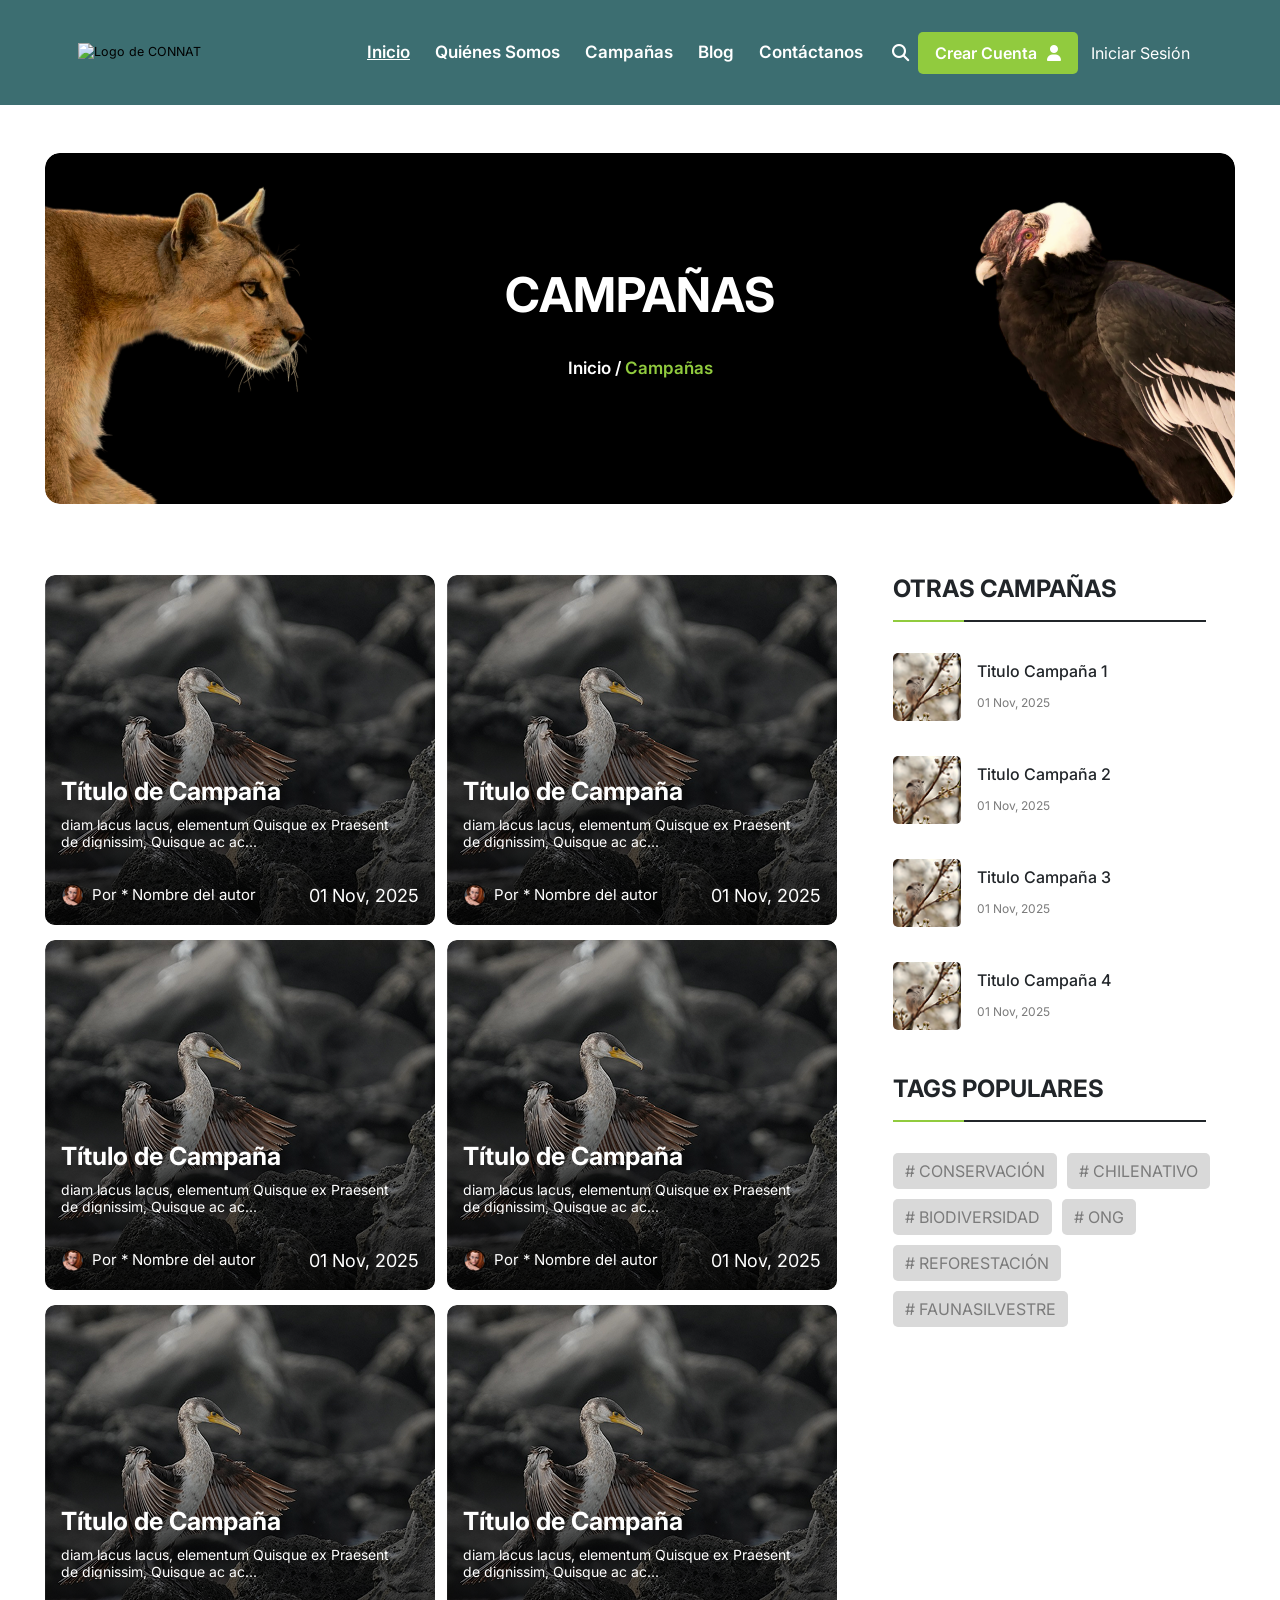
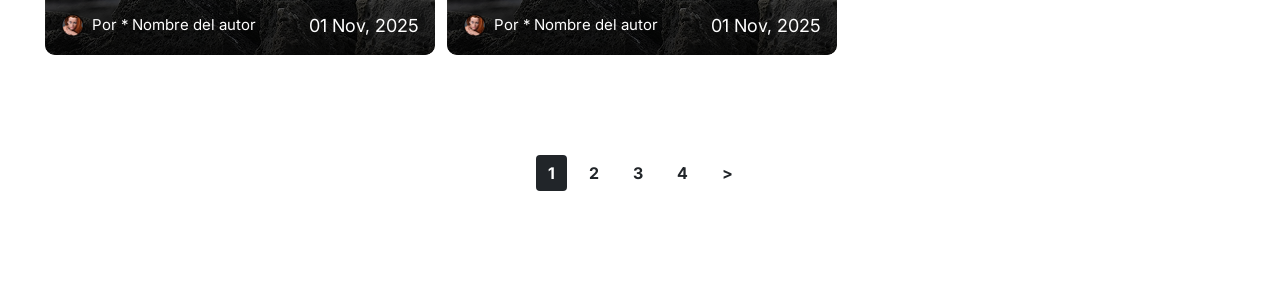
==== pages/campaigns.html @ d0085e8a "feat(frontend): create structure and content of campaigns page" ====
<!DOCTYPE html>
<html lang="es">
<head>
    <meta charset="UTF-8">
    <meta name="viewport" content="width=device-width, initial-scale=1.0">
    <meta name="description" content="Conexión Natural: Protegiendo animales terrestres en peligro de extinción en el territorio Chileno.">
    <meta name="author" content="Equipo The Players">
    
    <link rel="shortcut icon" href="/assets/icons/favicon.svg" type="image/x-icon">
    <title>CONNAT - Campañas</title>

    <!-- FontAwesome -->
    <link rel="stylesheet" href="https://cdnjs.cloudflare.com/ajax/libs/font-awesome/6.5.0/css/all.min.css">
    
    <!-- Bootstrap 5.3 -->
    <link href="https://cdn.jsdelivr.net/npm/bootstrap@5.3.6/dist/css/bootstrap.min.css" rel="stylesheet" integrity="sha384-4Q6Gf2aSP4eDXB8Miphtr37CMZZQ5oXLH2yaXMJ2w8e2ZtHTl7GptT4jmndRuHDT" crossorigin="anonymous">
    <script src="https://cdn.jsdelivr.net/npm/bootstrap@5.3.6/dist/js/bootstrap.bundle.min.js" integrity="sha384-j1CDi7MgGQ12Z7Qab0qlWQ/Qqz24Gc6BM0thvEMVjHnfYGF0rmFCozFSxQBxwHKO" crossorigin="anonymous" defer></script>
    
    <!-- Typography -->
    <link rel="preconnect" href="https://fonts.googleapis.com">
    <link rel="preconnect" href="https://fonts.gstatic.com" crossorigin>
    <link href="https://fonts.googleapis.com/css2?family=Inter:ital,opsz,wght@0,14..32,100..900;1,14..32,100..900&display=swap" rel="stylesheet">
    
    <link rel="stylesheet" href="../assets/css/styles.css">
    <script src="../assets/js/main.js" defer></script>
</head>
<body>
    <main>
        <section class="banner-campaigns mx-auto">
            <div class="banner-overlay">
                <h1 class="banner-title">CAMPAÑAS</h1>
                <p class="banner-subtitle">Inicio / <span>Campañas</span></p>
            </div>
        </section>

        <section class="campaigns-grid mx-auto mt-71">
            <div class="row campaigns-row">
                <div class="col-lg-8">
                    <div class="row gx-4 gy-4">

                        <div class="col-md-6">
                            <div class="campaign-card">
                                <img class="img-fluid" src="../assets/img/campaign-cover.png" alt="">
                                <div class="campaign-content">
                                    <h3 class="campaign-title">Título de Campaña</h3>
                                    <p class="campaign-description">diam lacus lacus, elementum Quisque ex Praesent de dignissim, Quisque ac ac...</p>
                                    <div class="campaign-meta">
                                        <div class="author-info d-flex-align-item-center">
                                            <img src="../assets/img/author-photo.png" alt="">
                                            <span class="author-name">Por * Nombre del autor</span>
                                        </div>
                                        <span class="campaign-date">01 Nov, 2025</span>
                                    </div>
                                </div>
                            </div>
                        </div>

                        <div class="col-md-6">
                            <div class="campaign-card">
                                <img class="img-fluid" src="../assets/img/campaign-cover.png" alt="">
                                <div class="campaign-content">
                                    <h3 class="campaign-title">Título de Campaña</h3>
                                    <p class="campaign-description">diam lacus lacus, elementum Quisque ex Praesent de dignissim, Quisque ac ac...</p>
                                    <div class="campaign-meta">
                                        <div class="author-info d-flex-align-item-center">
                                            <img src="../assets/img/author-photo.png" alt="">
                                            <span class="author-name">Por * Nombre del autor</span>
                                        </div>
                                        <span class="campaign-date">01 Nov, 2025</span>
                                    </div>
                                </div>
                            </div>
                        </div>

                        <div class="col-md-6">
                            <div class="campaign-card">
                                <img class="img-fluid" src="../assets/img/campaign-cover.png" alt="">
                                <div class="campaign-content">
                                    <h3 class="campaign-title">Título de Campaña</h3>
                                    <p class="campaign-description">diam lacus lacus, elementum Quisque ex Praesent de dignissim, Quisque ac ac...</p>
                                    <div class="campaign-meta">
                                        <div class="author-info d-flex-align-item-center">
                                            <img src="../assets/img/author-photo.png" alt="">
                                            <span class="author-name">Por * Nombre del autor</span>
                                        </div>
                                        <span class="campaign-date">01 Nov, 2025</span>
                                    </div>
                                </div>
                            </div>
                        </div>

                        <div class="col-md-6">
                            <div class="campaign-card">
                                <img class="img-fluid" src="../assets/img/campaign-cover.png" alt="">
                                <div class="campaign-content">
                                    <h3 class="campaign-title">Título de Campaña</h3>
                                    <p class="campaign-description">diam lacus lacus, elementum Quisque ex Praesent de dignissim, Quisque ac ac...</p>
                                    <div class="campaign-meta">
                                        <div class="author-info d-flex-align-item-center">
                                            <img src="../assets/img/author-photo.png" alt="">
                                            <span class="author-name">Por * Nombre del autor</span>
                                        </div>
                                        <span class="campaign-date">01 Nov, 2025</span>
                                    </div>
                                </div>
                            </div>
                        </div>

                        <div class="col-md-6">
                            <div class="campaign-card">
                                <img class="img-fluid" src="../assets/img/campaign-cover.png" alt="">
                                <div class="campaign-content">
                                    <h3 class="campaign-title">Título de Campaña</h3>
                                    <p class="campaign-description">diam lacus lacus, elementum Quisque ex Praesent de dignissim, Quisque ac ac...</p>
                                    <div class="campaign-meta">
                                        <div class="author-info d-flex-align-item-center">
                                            <img src="../assets/img/author-photo.png" alt="">
                                            <span class="author-name">Por * Nombre del autor</span>
                                        </div>
                                        <span class="campaign-date">01 Nov, 2025</span>
                                    </div>
                                </div>
                            </div>
                        </div>

                        <div class="col-md-6">
                            <div class="campaign-card">
                                <img class="img-fluid" src="../assets/img/campaign-cover.png" alt="">
                                <div class="campaign-content">
                                    <h3 class="campaign-title">Título de Campaña</h3>
                                    <p class="campaign-description">diam lacus lacus, elementum Quisque ex Praesent de dignissim, Quisque ac ac...</p>
                                    <div class="campaign-meta">
                                        <div class="author-info d-flex-align-item-center">
                                            <img src="../assets/img/author-photo.png" alt="">
                                            <span class="author-name">Por * Nombre del autor</span>
                                        </div>
                                        <span class="campaign-date">01 Nov, 2025</span>
                                    </div>
                                </div>
                            </div>
                        </div>
                    </div>
                </div>
                
                <div class="col-lg-4">
                    <aside class="sidebar-campaigns">
                        <h4 class="sidebar-title">Otras campañas</h4>
                        <div class="sidebar-divider"></div>
                        <ul class="sidebar-list">
                            <li class="sidebar-item">
                                <img class="sidebar-thumb" src="../assets/img/campaign-cover-other.png" alt="">
                                <div class="sidebar-info">
                                    <h5 class="sidebar-campaign-title">Titulo Campaña 1</h5>
                                    <span class="sidebar-date">01 Nov, 2025</span>
                                </div>
                            </li>
                            <li class="sidebar-item">
                                <img class="sidebar-thumb" src="../assets/img/campaign-cover-other.png" alt="">
                                <div class="sidebar-info">
                                    <h5 class="sidebar-campaign-title">Titulo Campaña 2</h5>
                                    <span class="sidebar-date">01 Nov, 2025</span>
                                </div>
                            </li>
                            <li class="sidebar-item">
                                <img class="sidebar-thumb" src="../assets/img/campaign-cover-other.png" alt="">
                                <div class="sidebar-info">
                                    <h5 class="sidebar-campaign-title">Titulo Campaña 3</h5>
                                    <span class="sidebar-date">01 Nov, 2025</span>
                                </div>
                            </li>
                            <li class="sidebar-item">
                                <img class="sidebar-thumb" src="../assets/img/campaign-cover-other.png" alt="">
                                <div class="sidebar-info">
                                    <h5 class="sidebar-campaign-title">Titulo Campaña 4</h5>
                                    <span class="sidebar-date">01 Nov, 2025</span>
                                </div>
                            </li>
                        </ul>

                        <section class="sidebar-tags mt-5">
                            <h5 class="tags-title">Tags populares</h5>
                            <div class="sidebar-divider"></div>
                            <div class="tags-container">
                                <button class="tag-btn"># Conservación</button>
                                <button class="tag-btn"># ChileNativo</button>
                                <button class="tag-btn"># Biodiversidad</button>
                                <button class="tag-btn"># ONG</button>
                                <button class="tag-btn"># Reforestación</button>
                                <button class="tag-btn"># FaunaSilvestre</button>
                            </div>
                        </section>
                    </aside>
                </div>
            </div>
        </section>
        <section class="campaigns-pagination text-center mt5">
            <nav class="pagination-container">
                <ul class="pagination-list">
                    <li><button class="pagination-btn active">1</button></li>
                    <li><button class="pagination-btn">2</button></li>
                    <li><button class="pagination-btn">3</button></li>
                    <li><button class="pagination-btn">4</button></li>
                    <li><button class="pagination-btn">></button></li>
                </ul>
            </nav>
        </section>
    </main>
</body>
</html>
---- assets/css/styles.css ----
:root {
  --color-primary: #3c6e71;
  --color-secondary: #91cb3e;
  --color-black: #212529;
  --color-white: #ffffff;
  --color-gray: #7b7b7b;
}

* {
  margin: 0;
  padding: 0;
  box-sizing: border-box;
}

html {
  font-size: 62.5%;
  scroll-behavior: smooth;
}

body {
  font-family: "Inter", sans-serif;
}

/* NavBar */

.fs-17 {
    font-size: 1.7rem;
    font-weight: 600;
}

.navbar {
    background-color: var(--color-primary);
    height: 105px;
}

.nav-link {
    color: var(--color-white);
    white-space: nowrap;
}

.nav-link:hover {
    color: var(--color-secondary);
}

.nav-link.active {
    color: var(--color-white) !important;
    text-decoration-line: underline;
}

.search-btn {
    border: none;
    color: var(--color-white);
    height: 3.5rem;
    width: 3.5rem;
    display: flex;
    align-items: center;
    justify-content: center;
    padding: 0;
    margin-left: 1.5rem;
}

.search-btn:hover {
    background-color: transparent;
    color: var(--color-secondary);
}

#search-form {
    position: relative;
    width: 50.8rem;
    transition: opacity 0.3s ease, visibility 0.3s ease;
    opacity: 1;
    visibility: visible;
}

#search-form.hidden {
    opacity: 0;
    visibility: hidden;
    position: absolute;
}

.btn-create-account {
    background-color: var(--color-secondary);
    color: var(--color-white);
    font-size: 1.6rem;
    font-weight: 600;
    padding: 0.8rem 1.6rem;
    border-radius: 0.5rem;
    margin-left: 50px;
}

.btn-login {
    background-color: transparent;
    color: var(--color-white);
    font-size: 1.6rem;
    width: 600;
    padding: 0.8rem 1.2rem;
}

/*****************/
/*   CAMPAIGNS   */
/*****************/

.banner-campaigns {
    width: 1190px;
    height: 351px;
    background-image: url(../img/top-banner.png);
    background-size: cover;
    border-radius: 15px;
    margin-top: 4.8rem;
}

.banner-overlay {
    width: 100%;
    height: 100%;
    display: flex;
    align-items: center;
    justify-content: center;
    flex-direction: column;
}

.banner-title {
    color: var(--color-white);
    font-size: 4.8rem;
    font-weight: 700;
    text-transform: uppercase;
    margin: 0;
}

.banner-subtitle {
    color: var(--color-white);
    font-size: 1.7rem;
    margin-top: 3.2rem;
    font-weight: 600;
}

.banner-subtitle span {
    color: var(--color-secondary);
}

/* Campaing Cards */

.mt-71 {
    margin-top: 71px;
}

.campaigns-grid {
    width: 1190px;
}

/* .campaigns-row {
    row-gap: 1rem;
    column-gap: 1rem;
} */

.campaign-card {
    width: 390px;
    height: 350px;
    border-radius: 10px;
    overflow: hidden;
    position: relative;
}

.campaign-card img {
    width: 100%;
    height: 100%;
    object-fit: cover;
}

.campaign-content {
    position: absolute;
    bottom: 0;
    left: 0;
    width: 100%;
    padding: 1.6rem;
    background: linear-gradient(to top, rgba(0, 0, 0, 0.8), transparent 80%);
    display: flex;
    flex-direction: column;
    justify-content: flex-end;
    height: 100%;
}

.campaign-title {
    color: var(--color-white);
    font-size: 2.5rem;
    font-weight: 700;
    margin: 0 0 1.1rem 0;
    line-height: 1.2;
}

.campaign-description {
    color: var(--color-white);
    font-size: 1.4rem;
    font-weight: 400;
    line-height: 1.2;
    max-width: 33.7rem;
    max-height: 3.2rem;
    overflow: hidden;
    text-overflow: ellipsis;
    margin: 0;
}

.campaign-meta {
    display: flex;
    justify-content: space-between;
    align-items: center;
    margin-top: 3.3rem;
}

.author-info {
    display: flex;
    align-items: center;
    gap: 0.8rem;
}

.author-info img {
    width: 2.3rem;
    height: 2.3rem;
    object-fit: cover;
}

.author-name {
    font-size: 1.5rem;
    color: var(--color-white);
    font-weight: 400;
}

.campaign-date {
    font-size: 1.8rem;
    color: var(--color-white);
    font-weight: 400;
}

/* Sidebar campaigns */

.sidebar-campaigns {
    margin-left: 4.5rem;
}

.sidebar-title,
.tags-title {
    font-size: 2.4rem;
    font-weight: 700;
    margin-bottom: 1.6rem;
    color: var(--color-black);
    text-transform: uppercase;
}

.sidebar-divider {
    width: 31.3rem;
    height: 2px;
    margin-bottom: 3.1rem;
    background: linear-gradient(
        to right,
        var(--color-secondary) 0 71px,
        var(--color-black) 71px 100%
    );
}

.sidebar-list {
    list-style: none;
    padding: 0;
    margin: 0;
    display: flex;
    flex-direction: column;
    gap: 2rem;
}

.sidebar-item {
    display: flex;
    align-items: center;
    gap: 1.6rem;
    cursor: pointer;
}

.sidebar-thumb {
    width: 6.8rem;
    height: 6.8rem;
    object-fit: cover;
    border-radius: 5px;
}

.sidebar-info {
    display: flex;
    flex-direction: column;
}

.sidebar-campaign-title {
    font-size: 1.6rem;
    font-weight: 500;
    color: var(--color-black);
    margin: 0;
}

.sidebar-date {
    font-size: 1.2rem;
    font-weight: 400;
    color: var(--color-gray);
    margin-top: 1.3rem;
}

.sidebar-list li {
    margin-bottom: 1.5rem;
}

/* Popular Tags */

.sidebar-tags {
    margin-top: 6.5rem;
}

.tags-container {
    display: flex;
    flex-wrap: wrap;
    gap: 1rem;
}

.tag-btn {
    font-size: 1.6rem;
    font-weight: 400;
    text-transform: uppercase;
    color: var(--color-gray);
    background-color: #d9d9d9;
    border: none;
    padding: 0.6rem 1.2rem;
    border-radius: 5px;
    transition: background-color 0.3s ease;
}

.tag-btn:hover {
    background-color: #c0c0c0;
}

/* Pagination */

.campaigns-pagination {
    margin-top: 10rem;
    margin-bottom: 10rem;
}

.pagination-container {
    display: flex;
    justify-content: center;
}

.pagination-list {
    list-style: none;
    display: flex;
    gap: 1rem;
    padding: 0;
    margin: 0;
}

.pagination-btn {
    background-color: transparent;
    border: none;
    border-radius: 4px;
    padding: 0.6rem 1.2rem;
    font-size: 1.6rem;
    font-weight: 700;
    color: var(--color-black);
    transition: background-color 0.3s ease;
}

.pagination-btn:hover {
    background-color: var(--color-black);
    color: var(--color-white);
    border-radius: 4px;
}

.pagination-btn.active {
    background-color: var(--color-black);
    color: var(--color-white);
    border-radius: 4px;
}
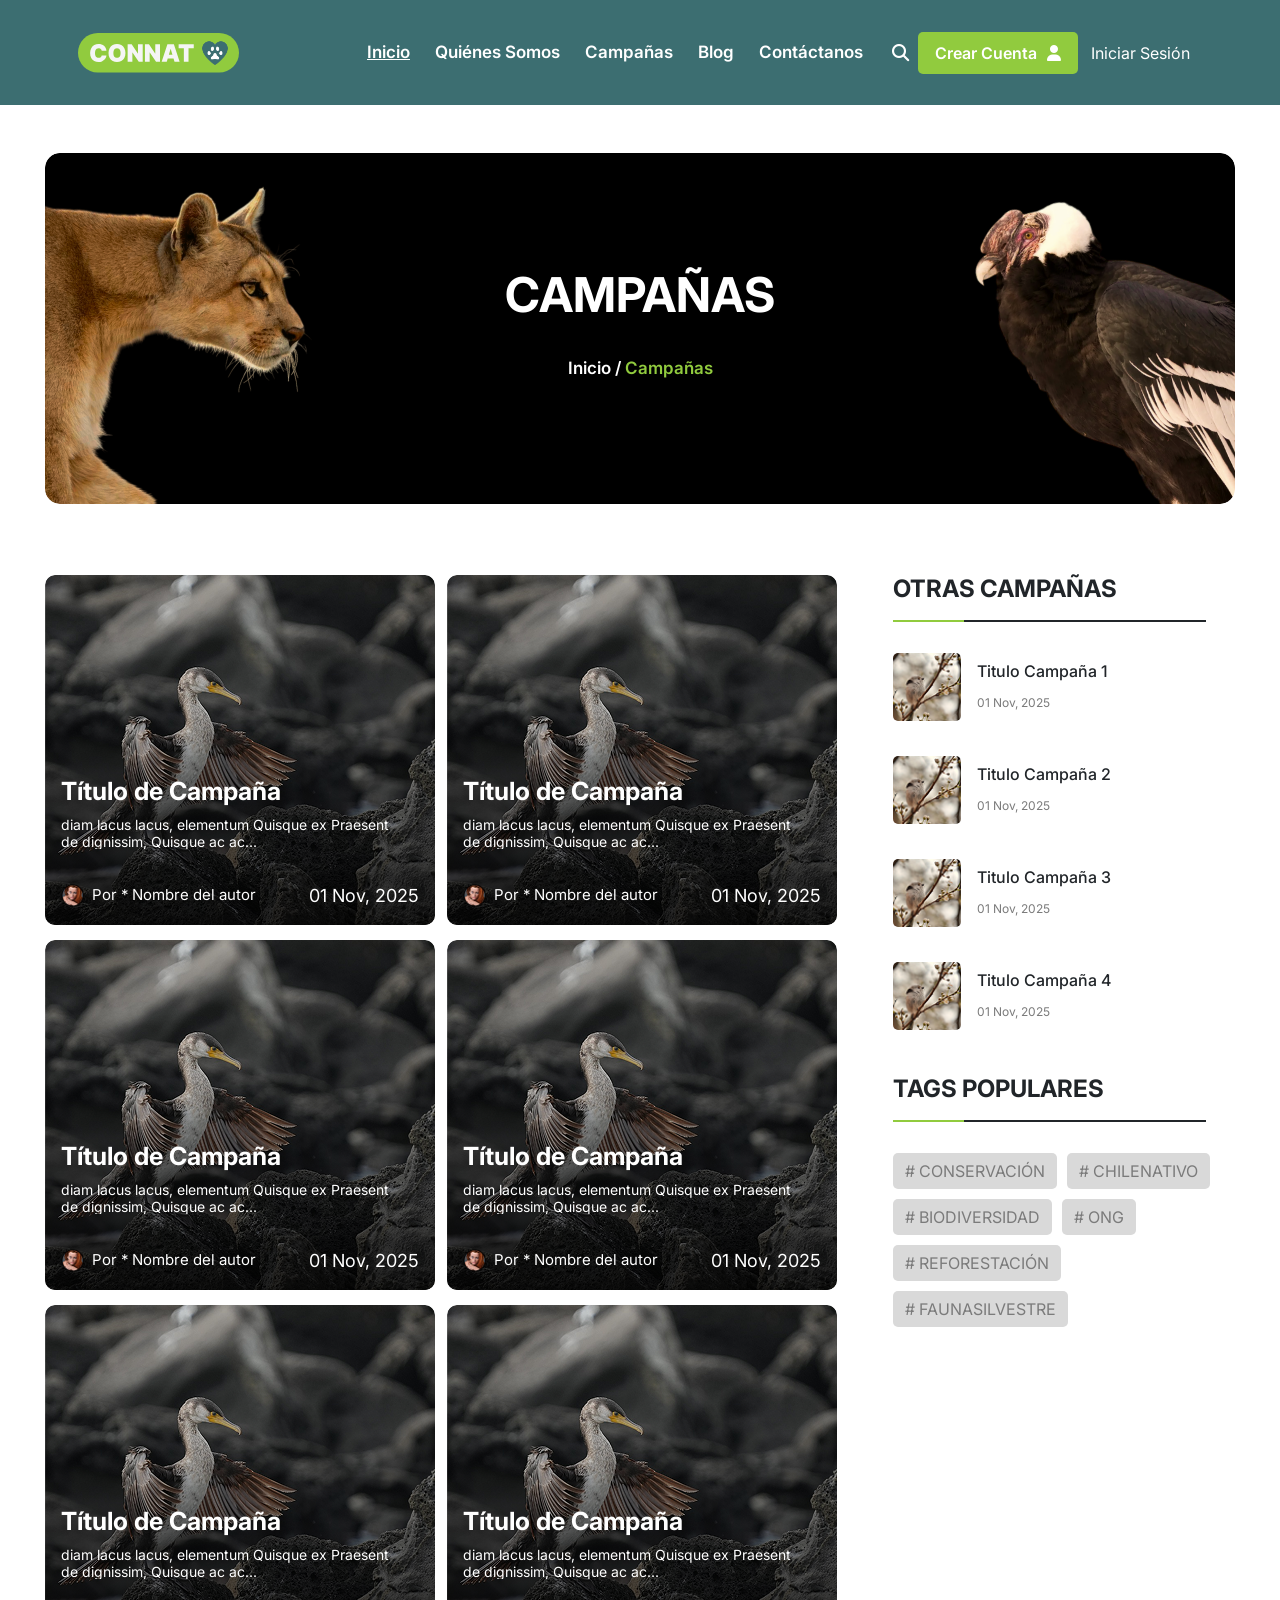
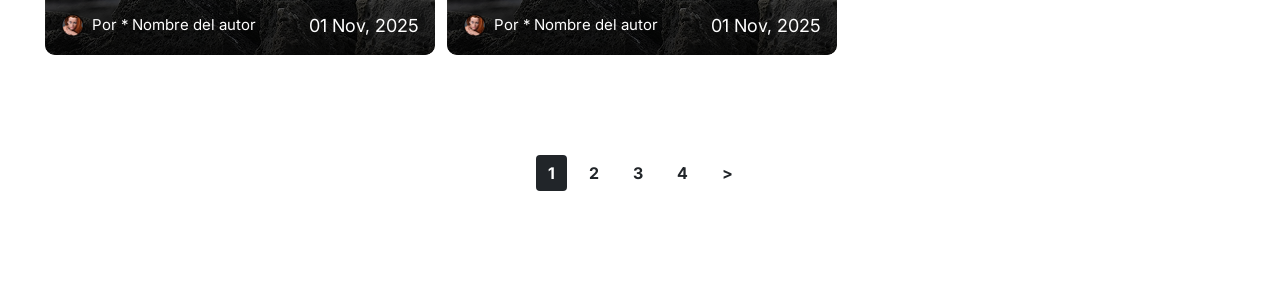
==== commit 0a6ff252: "chore: enable ES module support for main.js in campaigns.html" ====
--- a/pages/campaigns.html
+++ b/pages/campaigns.html
@@ -22,7 +22,7 @@
     <link href="https://fonts.googleapis.com/css2?family=Inter:ital,opsz,wght@0,14..32,100..900;1,14..32,100..900&display=swap" rel="stylesheet">
     
     <link rel="stylesheet" href="../assets/css/styles.css">
-    <script src="../assets/js/main.js" defer></script>
+    <script src="/assets/js/main.js" type="module" defer></script>
 </head>
 <body>
     <main>
--- a/assets/css/styles.css
+++ b/assets/css/styles.css
@@ -1,374 +1,12 @@
-:root {
-  --color-primary: #3c6e71;
-  --color-secondary: #91cb3e;
-  --color-black: #212529;
-  --color-white: #ffffff;
-  --color-gray: #7b7b7b;
-}
+@import url(./base.css);
+@import url(./utilities.css);
 
-* {
-  margin: 0;
-  padding: 0;
-  box-sizing: border-box;
-}
-
-html {
-  font-size: 62.5%;
-  scroll-behavior: smooth;
-}
-
-body {
-  font-family: "Inter", sans-serif;
-}
-
-/* NavBar */
-
-.fs-17 {
-    font-size: 1.7rem;
-    font-weight: 600;
-}
-
-.navbar {
-    background-color: var(--color-primary);
-    height: 105px;
-}
-
-.nav-link {
-    color: var(--color-white);
-    white-space: nowrap;
-}
-
-.nav-link:hover {
-    color: var(--color-secondary);
-}
-
-.nav-link.active {
-    color: var(--color-white) !important;
-    text-decoration-line: underline;
-}
-
-.search-btn {
-    border: none;
-    color: var(--color-white);
-    height: 3.5rem;
-    width: 3.5rem;
-    display: flex;
-    align-items: center;
-    justify-content: center;
-    padding: 0;
-    margin-left: 1.5rem;
-}
-
-.search-btn:hover {
-    background-color: transparent;
-    color: var(--color-secondary);
-}
-
-#search-form {
-    position: relative;
-    width: 50.8rem;
-    transition: opacity 0.3s ease, visibility 0.3s ease;
-    opacity: 1;
-    visibility: visible;
-}
-
-#search-form.hidden {
-    opacity: 0;
-    visibility: hidden;
-    position: absolute;
-}
-
-.btn-create-account {
-    background-color: var(--color-secondary);
-    color: var(--color-white);
-    font-size: 1.6rem;
-    font-weight: 600;
-    padding: 0.8rem 1.6rem;
-    border-radius: 0.5rem;
-    margin-left: 50px;
-}
-
-.btn-login {
-    background-color: transparent;
-    color: var(--color-white);
-    font-size: 1.6rem;
-    width: 600;
-    padding: 0.8rem 1.2rem;
-}
-
-/*****************/
-/*   CAMPAIGNS   */
-/*****************/
-
-.banner-campaigns {
-    width: 1190px;
-    height: 351px;
-    background-image: url(../img/top-banner.png);
-    background-size: cover;
-    border-radius: 15px;
-    margin-top: 4.8rem;
-}
-
-.banner-overlay {
-    width: 100%;
-    height: 100%;
-    display: flex;
-    align-items: center;
-    justify-content: center;
-    flex-direction: column;
-}
-
-.banner-title {
-    color: var(--color-white);
-    font-size: 4.8rem;
-    font-weight: 700;
-    text-transform: uppercase;
-    margin: 0;
-}
-
-.banner-subtitle {
-    color: var(--color-white);
-    font-size: 1.7rem;
-    margin-top: 3.2rem;
-    font-weight: 600;
-}
-
-.banner-subtitle span {
-    color: var(--color-secondary);
-}
-
-/* Campaing Cards */
-
-.mt-71 {
-    margin-top: 71px;
-}
-
-.campaigns-grid {
-    width: 1190px;
-}
-
-/* .campaigns-row {
-    row-gap: 1rem;
-    column-gap: 1rem;
-} */
-
-.campaign-card {
-    width: 390px;
-    height: 350px;
-    border-radius: 10px;
-    overflow: hidden;
-    position: relative;
-}
-
-.campaign-card img {
-    width: 100%;
-    height: 100%;
-    object-fit: cover;
-}
-
-.campaign-content {
-    position: absolute;
-    bottom: 0;
-    left: 0;
-    width: 100%;
-    padding: 1.6rem;
-    background: linear-gradient(to top, rgba(0, 0, 0, 0.8), transparent 80%);
-    display: flex;
-    flex-direction: column;
-    justify-content: flex-end;
-    height: 100%;
-}
-
-.campaign-title {
-    color: var(--color-white);
-    font-size: 2.5rem;
-    font-weight: 700;
-    margin: 0 0 1.1rem 0;
-    line-height: 1.2;
-}
-
-.campaign-description {
-    color: var(--color-white);
-    font-size: 1.4rem;
-    font-weight: 400;
-    line-height: 1.2;
-    max-width: 33.7rem;
-    max-height: 3.2rem;
-    overflow: hidden;
-    text-overflow: ellipsis;
-    margin: 0;
-}
-
-.campaign-meta {
-    display: flex;
-    justify-content: space-between;
-    align-items: center;
-    margin-top: 3.3rem;
-}
-
-.author-info {
-    display: flex;
-    align-items: center;
-    gap: 0.8rem;
-}
-
-.author-info img {
-    width: 2.3rem;
-    height: 2.3rem;
-    object-fit: cover;
-}
-
-.author-name {
-    font-size: 1.5rem;
-    color: var(--color-white);
-    font-weight: 400;
-}
-
-.campaign-date {
-    font-size: 1.8rem;
-    color: var(--color-white);
-    font-weight: 400;
-}
-
-/* Sidebar campaigns */
-
-.sidebar-campaigns {
-    margin-left: 4.5rem;
-}
-
-.sidebar-title,
-.tags-title {
-    font-size: 2.4rem;
-    font-weight: 700;
-    margin-bottom: 1.6rem;
-    color: var(--color-black);
-    text-transform: uppercase;
-}
-
-.sidebar-divider {
-    width: 31.3rem;
-    height: 2px;
-    margin-bottom: 3.1rem;
-    background: linear-gradient(
-        to right,
-        var(--color-secondary) 0 71px,
-        var(--color-black) 71px 100%
-    );
-}
-
-.sidebar-list {
-    list-style: none;
-    padding: 0;
-    margin: 0;
-    display: flex;
-    flex-direction: column;
-    gap: 2rem;
-}
-
-.sidebar-item {
-    display: flex;
-    align-items: center;
-    gap: 1.6rem;
-    cursor: pointer;
-}
-
-.sidebar-thumb {
-    width: 6.8rem;
-    height: 6.8rem;
-    object-fit: cover;
-    border-radius: 5px;
-}
-
-.sidebar-info {
-    display: flex;
-    flex-direction: column;
-}
-
-.sidebar-campaign-title {
-    font-size: 1.6rem;
-    font-weight: 500;
-    color: var(--color-black);
-    margin: 0;
-}
-
-.sidebar-date {
-    font-size: 1.2rem;
-    font-weight: 400;
-    color: var(--color-gray);
-    margin-top: 1.3rem;
-}
-
-.sidebar-list li {
-    margin-bottom: 1.5rem;
-}
-
-/* Popular Tags */
-
-.sidebar-tags {
-    margin-top: 6.5rem;
-}
-
-.tags-container {
-    display: flex;
-    flex-wrap: wrap;
-    gap: 1rem;
-}
-
-.tag-btn {
-    font-size: 1.6rem;
-    font-weight: 400;
-    text-transform: uppercase;
-    color: var(--color-gray);
-    background-color: #d9d9d9;
-    border: none;
-    padding: 0.6rem 1.2rem;
-    border-radius: 5px;
-    transition: background-color 0.3s ease;
-}
-
-.tag-btn:hover {
-    background-color: #c0c0c0;
-}
-
-/* Pagination */
-
-.campaigns-pagination {
-    margin-top: 10rem;
-    margin-bottom: 10rem;
-}
-
-.pagination-container {
-    display: flex;
-    justify-content: center;
-}
-
-.pagination-list {
-    list-style: none;
-    display: flex;
-    gap: 1rem;
-    padding: 0;
-    margin: 0;
-}
-
-.pagination-btn {
-    background-color: transparent;
-    border: none;
-    border-radius: 4px;
-    padding: 0.6rem 1.2rem;
-    font-size: 1.6rem;
-    font-weight: 700;
-    color: var(--color-black);
-    transition: background-color 0.3s ease;
-}
-
-.pagination-btn:hover {
-    background-color: var(--color-black);
-    color: var(--color-white);
-    border-radius: 4px;
-}
-
-.pagination-btn.active {
-    background-color: var(--color-black);
-    color: var(--color-white);
-    border-radius: 4px;
-}+/* components */
+@import url(./components/buttons.css);
+@import url(./components/campaign-card.css);
+@import url(./components/navbar.css);
+@import url(./components/pagination.css);
+@import url(./components/search.css);
+@import url(./components/sidebar-card.css);
+@import url(./components/tags.css);
+@import url(./components/top-banner.css);
